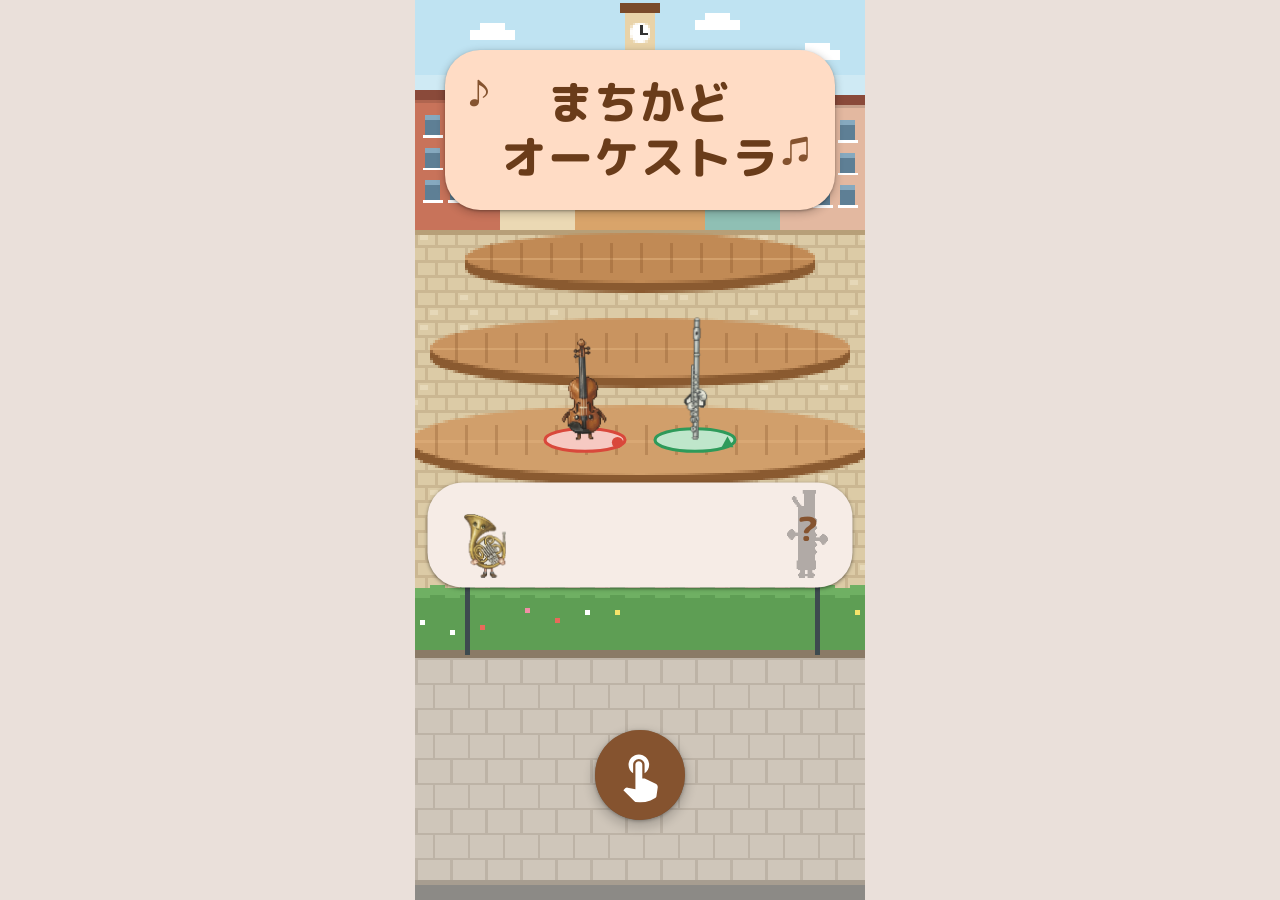
==== street-td/index.html @ a3bff33a "まちかどオーケストラ（street-td）の初版と Pages のデプロイを追加 - 元素材を source/ に移動（全ゲームで共有、公開しない） - street-td/: 3 歳児向けのストリー" ====
<!doctype html>
<html lang="ja">
<head>
<meta charset="utf-8">
<meta name="viewport" content="width=device-width, initial-scale=1, maximum-scale=1, user-scalable=no, viewport-fit=cover">
<meta name="theme-color" content="#FFF8F5">
<meta name="apple-mobile-web-app-capable" content="yes">
<title>まちかどオーケストラ</title>
<link rel="preconnect" href="https://fonts.googleapis.com">
<link rel="preconnect" href="https://fonts.gstatic.com" crossorigin>
<link rel="stylesheet" href="https://fonts.googleapis.com/css2?family=M+PLUS+Rounded+1c:wght@500;800&text=%E3%81%BE%E3%81%A1%E3%81%8B%E3%81%A9%E3%82%AA%E3%83%BC%E3%82%B1%E3%82%B9%E3%83%88%E3%83%A9%E3%81%8A%E3%81%97%E3%81%84%E3%81%A4%E3%81%A5%E3%81%91%E3%82%8B%E3%82%BF%E3%82%A4%E3%83%AB%E3%81%B8">
<link rel="stylesheet" href="css/m3.css">
<link rel="stylesheet" href="css/style.css">
</head>
<body>
<div id="viewport">
  <div id="stage">
    <canvas id="bg"></canvas>
    <div id="tray" class="m3-surface-container"></div>
    <canvas id="game"></canvas>

    <!-- ゲーム中の UI -->
    <div id="hud" hidden>
      <div id="gauge" class="m3-linear-progress" role="progressbar" aria-valuemin="0" aria-valuemax="100">
        <div class="track"><div class="indicator"></div></div>
        <div class="next"><img alt=""></div>
      </div>
      <button id="pause" class="m3-icon-button" aria-label="ながおしで いちじていし">
        <svg class="ring" viewBox="0 0 40 40"><circle cx="20" cy="20" r="18"/></svg>
        <svg class="icon" viewBox="0 0 24 24"><path d="M7 5h3.5v14H7zM13.5 5H17v14h-3.5z"/></svg>
      </button>
    </div>

    <!-- タイトル -->
    <div id="title">
      <div class="logo m3-surface-container-high">
        <span class="notes">♪</span>
        <h1>まちかど<br>オーケストラ</h1>
        <span class="notes r">♫</span>
      </div>
      <div class="start">
        <div class="m3-circular-progress" id="loading"><svg viewBox="0 0 48 48"><circle cx="24" cy="24" r="20"/></svg></div>
        <div class="tap" id="tapcue" hidden><span class="ripple"></span><span class="ripple d2"></span>
          <svg viewBox="0 0 24 24"><path d="M9 11.24V7.5a2.5 2.5 0 0 1 5 0v3.74c1.21-.81 2-2.18 2-3.74C16 5.01 13.99 3 11.5 3S7 5.01 7 7.5c0 1.56.79 2.93 2 3.74zm9.84 4.63-4.54-2.26c-.17-.07-.35-.11-.54-.11H13v-6c0-.83-.67-1.5-1.5-1.5S10 6.67 10 7.5v10.74l-3.43-.72c-.08-.01-.15-.03-.24-.03-.31 0-.59.13-.79.33l-.79.8 4.94 4.94c.27.27.65.44 1.06.44h6.79c.75 0 1.33-.55 1.44-1.28l.75-5.27c.01-.07.02-.14.02-.2 0-.62-.38-1.16-.91-1.38z"/></svg>
        </div>
      </div>
    </div>

    <!-- 一時停止のダイアログ（保護者向け） -->
    <div id="pausedlg" class="m3-scrim" hidden>
      <div class="m3-dialog" role="dialog" aria-modal="true">
        <svg class="dlg-icon" viewBox="0 0 24 24"><path d="M7 5h3.5v14H7zM13.5 5H17v14h-3.5z"/></svg>
        <div class="dlg-actions">
          <button class="m3-button text" id="toTitle">タイトルへ</button>
          <button class="m3-button filled" id="resume">つづける</button>
        </div>
      </div>
    </div>

    <!-- おしまい（集合写真） -->
    <div id="photo" class="m3-scrim" hidden>
      <div class="m3-card photo-card">
        <canvas id="photocanvas" width="640" height="560"></canvas>
        <h2>おしまい</h2>
      </div>
    </div>
  </div>
</div>
<script type="module" src="js/main.js"></script>
</body>
</html>
---- street-td/css/m3.css ----
/*
 * Material Design 3 のトークンと、このゲームで使う部品だけを CSS で実装したもの。
 * 配色は元の色 #8B5A2B（バイオリンの木の色）から、M3 の tonal spot 方式の考え方で作ったライトテーマ。
 * 子ども向けで暗い部屋でも明るさを変えないため、ダークテーマは持たない。
 */
:root {
  /* color roles */
  --md-sys-color-primary: #85532F;
  --md-sys-color-on-primary: #FFFFFF;
  --md-sys-color-primary-container: #FFDCC5;
  --md-sys-color-on-primary-container: #6A3C1A;
  --md-sys-color-secondary: #755846;
  --md-sys-color-on-secondary: #FFFFFF;
  --md-sys-color-secondary-container: #FFDCC5;
  --md-sys-color-on-secondary-container: #5C4130;
  --md-sys-color-tertiary: #616133;
  --md-sys-color-tertiary-container: #E7E6AC;
  --md-sys-color-on-tertiary-container: #49491E;
  --md-sys-color-surface: #FFF8F5;
  --md-sys-color-surface-container-lowest: #FFFFFF;
  --md-sys-color-surface-container-low: #FCF2EC;
  --md-sys-color-surface-container: #F6ECE6;
  --md-sys-color-surface-container-high: #F0E6E0;
  --md-sys-color-surface-container-highest: #EAE0DA;
  --md-sys-color-on-surface: #221A15;
  --md-sys-color-on-surface-variant: #52443C;
  --md-sys-color-outline: #84746A;
  --md-sys-color-outline-variant: #D7C3B8;
  --md-sys-color-scrim: #000000;
  --md-sys-color-shadow: #000000;

  /* shape */
  --md-sys-shape-corner-small: 8px;
  --md-sys-shape-corner-medium: 12px;
  --md-sys-shape-corner-large: 16px;
  --md-sys-shape-corner-extra-large: 28px;
  --md-sys-shape-corner-full: 9999px;

  /* elevation */
  --md-sys-elevation-1: 0 1px 2px rgba(0,0,0,.30), 0 1px 3px 1px rgba(0,0,0,.15);
  --md-sys-elevation-2: 0 1px 2px rgba(0,0,0,.30), 0 2px 6px 2px rgba(0,0,0,.15);
  --md-sys-elevation-3: 0 4px 8px 3px rgba(0,0,0,.15), 0 1px 3px rgba(0,0,0,.30);

  /* motion */
  --md-sys-motion-easing-emphasized: cubic-bezier(.2, 0, 0, 1);
  --md-sys-motion-easing-emphasized-decelerate: cubic-bezier(.05, .7, .1, 1);
  --md-sys-motion-easing-standard: cubic-bezier(.2, 0, 0, 1);
  --md-sys-motion-duration-short4: 200ms;
  --md-sys-motion-duration-medium2: 300ms;
  --md-sys-motion-duration-long2: 500ms;

  /* typography */
  --md-ref-typeface-brand: "M PLUS Rounded 1c", system-ui, sans-serif;
  --md-ref-typeface-plain: "M PLUS Rounded 1c", system-ui, sans-serif;
}

.m3-surface-container { background: var(--md-sys-color-surface-container); }
.m3-surface-container-high { background: var(--md-sys-color-surface-container-high); }

/* Linear progress indicator（太めにした determinate） */
.m3-linear-progress .track {
  position: relative; height: 12px; border-radius: var(--md-sys-shape-corner-full);
  background: var(--md-sys-color-secondary-container); overflow: hidden;
}
.m3-linear-progress .indicator {
  position: absolute; inset: 0 auto 0 0; width: 0%;
  border-radius: var(--md-sys-shape-corner-full);
  background: var(--md-sys-color-primary);
  transition: width var(--md-sys-motion-duration-medium2) var(--md-sys-motion-easing-standard);
}
.m3-linear-progress .track::after { /* stop indicator */
  content: ""; position: absolute; right: 3px; top: 3px; width: 6px; height: 6px;
  border-radius: 50%; background: var(--md-sys-color-primary);
}

/* Circular progress indicator（indeterminate） */
.m3-circular-progress { width: 48px; height: 48px; }
.m3-circular-progress svg { width: 100%; height: 100%; animation: m3-rotate 1.4s linear infinite; }
.m3-circular-progress circle {
  fill: none; stroke: var(--md-sys-color-primary); stroke-width: 4; stroke-linecap: round;
  stroke-dasharray: 90 126; animation: m3-dash 1.4s var(--md-sys-motion-easing-standard) infinite;
}
@keyframes m3-rotate { to { transform: rotate(360deg); } }
@keyframes m3-dash {
  0% { stroke-dasharray: 10 126; stroke-dashoffset: 0; }
  50% { stroke-dasharray: 90 126; stroke-dashoffset: -20; }
  100% { stroke-dasharray: 10 126; stroke-dashoffset: -125; }
}

/* Icon button（standard） */
.m3-icon-button {
  position: relative; width: 40px; height: 40px; border: 0; padding: 8px;
  border-radius: var(--md-sys-shape-corner-full); background: transparent;
  color: var(--md-sys-color-on-surface-variant); cursor: pointer;
}
.m3-icon-button::before { /* state layer */
  content: ""; position: absolute; inset: 0; border-radius: inherit;
  background: currentColor; opacity: 0;
  transition: opacity var(--md-sys-motion-duration-short4) linear;
}
.m3-icon-button:active::before { opacity: .12; }
.m3-icon-button .icon { width: 24px; height: 24px; fill: currentColor; display: block; }

/* Buttons */
.m3-button {
  height: 40px; padding: 0 24px; border: 0; border-radius: var(--md-sys-shape-corner-full);
  font: 500 14px/20px var(--md-ref-typeface-plain); letter-spacing: .1px; cursor: pointer;
  position: relative; overflow: hidden;
}
.m3-button::before {
  content: ""; position: absolute; inset: 0; background: currentColor; opacity: 0;
  transition: opacity var(--md-sys-motion-duration-short4) linear;
}
.m3-button:active::before { opacity: .12; }
.m3-button.filled { background: var(--md-sys-color-primary); color: var(--md-sys-color-on-primary); }
.m3-button.text { background: transparent; color: var(--md-sys-color-primary); padding: 0 12px; }

/* Dialog と scrim */
.m3-scrim {
  position: absolute; inset: 0; display: grid; place-items: center;
  background: rgb(0 0 0 / .32);
  animation: m3-fade var(--md-sys-motion-duration-medium2) var(--md-sys-motion-easing-standard);
}
.m3-scrim[hidden] { display: none; }
.m3-dialog {
  min-width: 280px; max-width: 320px; padding: 24px; box-sizing: border-box;
  border-radius: var(--md-sys-shape-corner-extra-large);
  background: var(--md-sys-color-surface-container-high); color: var(--md-sys-color-on-surface);
  box-shadow: var(--md-sys-elevation-3);
  animation: m3-pop var(--md-sys-motion-duration-long2) var(--md-sys-motion-easing-emphasized-decelerate);
}
.m3-card {
  border-radius: var(--md-sys-shape-corner-extra-large);
  background: var(--md-sys-color-surface-container-low); box-shadow: var(--md-sys-elevation-2);
  animation: m3-pop var(--md-sys-motion-duration-long2) var(--md-sys-motion-easing-emphasized-decelerate);
}
@keyframes m3-fade { from { opacity: 0; } }
@keyframes m3-pop { from { opacity: 0; transform: scale(.85); } }
---- street-td/css/style.css ----
/* 画面は 360×720 の仮想座標で組み、JS が端末の大きさに合わせて #stage を拡大縮小する */
html, body {
  margin: 0; height: 100%; overflow: hidden;
  background: var(--md-sys-color-surface-container-highest);
  font-family: var(--md-ref-typeface-plain);
  -webkit-user-select: none; user-select: none;
  -webkit-touch-callout: none; -webkit-tap-highlight-color: transparent;
  touch-action: none; overscroll-behavior: none;
}
#viewport { position: fixed; inset: 0; overflow: hidden; }
#stage {
  position: absolute; left: 0; top: 0; width: 360px; height: 720px;
  transform-origin: 0 0; overflow: hidden;
  background: var(--md-sys-color-surface);
}
#bg, #game { position: absolute; left: 0; top: 0; width: 360px; height: 720px; }
#game { touch-action: none; }

/* 待機列のトレイ（M3 の surface container） */
#tray {
  position: absolute; left: 10px; right: 10px; top: 386px; height: 84px;
  border-radius: var(--md-sys-shape-corner-extra-large);
  box-shadow: var(--md-sys-elevation-1);
  pointer-events: none;
}

/* HUD: 観客ゲージと一時停止ボタン */
#hud { position: absolute; left: 0; right: 0; top: 0; height: 64px; pointer-events: none; }
#hud[hidden] { display: none; }
#gauge {
  position: absolute; left: 12px; right: 60px; top: 12px; height: 40px;
  display: flex; align-items: center; gap: 8px; padding: 0 8px 0 16px;
  border-radius: var(--md-sys-shape-corner-full);
  background: var(--md-sys-color-surface-container-low); box-shadow: var(--md-sys-elevation-1);
}
#gauge .track { flex: 1; }
#gauge .next {
  width: 32px; height: 32px; border-radius: 50%; display: grid; place-items: center;
  background: var(--md-sys-color-surface-container-highest); overflow: hidden;
}
#gauge .next[hidden] { display: none; }
#gauge .next img { height: 28px; filter: brightness(0) opacity(.45); }
#gauge .next.reveal img { filter: none; }
#gauge.full .indicator { background: var(--md-sys-color-tertiary); }

#pause {
  position: absolute; right: 10px; top: 12px; pointer-events: auto;
  background: var(--md-sys-color-surface-container-low); box-shadow: var(--md-sys-elevation-1);
}
#pause .ring {
  position: absolute; inset: 0; width: 40px; height: 40px; transform: rotate(-90deg);
  pointer-events: none;
}
#pause .ring circle {
  fill: none; stroke: var(--md-sys-color-primary); stroke-width: 3;
  stroke-dasharray: 113.1; stroke-dashoffset: 113.1;
}
#pause.holding .ring circle { stroke-dashoffset: 0; transition: stroke-dashoffset 2s linear; }

/* タイトル */
#title { position: absolute; inset: 0; pointer-events: none; }
#title[hidden] { display: none; }
#title .logo {
  position: absolute; left: 24px; right: 24px; top: 40px; padding: 20px 12px;
  border-radius: var(--md-sys-shape-corner-extra-large); box-shadow: var(--md-sys-elevation-2);
  text-align: center; color: var(--md-sys-color-on-primary-container);
  background: var(--md-sys-color-primary-container);
  animation: m3-pop var(--md-sys-motion-duration-long2) var(--md-sys-motion-easing-emphasized-decelerate);
}
#title h1 {
  margin: 0; font: 800 36px/44px var(--md-ref-typeface-brand); letter-spacing: 1px;
}
#title .notes {
  position: absolute; top: 14px; left: 18px; font-size: 28px; color: var(--md-sys-color-primary);
  animation: bob 1.2s ease-in-out infinite alternate;
}
#title .notes.r { left: auto; right: 18px; top: 60px; animation-delay: .6s; }
@keyframes bob { to { transform: translateY(-8px) rotate(-10deg); } }
#title .start {
  position: absolute; left: 0; right: 0; bottom: 64px; display: grid; place-items: center;
}
#title .tap { position: relative; width: 72px; height: 72px; display: grid; place-items: center; }
#title .tap[hidden], #loading[hidden] { display: none; }
#title .tap svg {
  width: 44px; height: 44px; fill: var(--md-sys-color-on-primary); position: relative;
  padding: 14px; border-radius: 50%; background: var(--md-sys-color-primary);
  box-shadow: var(--md-sys-elevation-3);
}
#title .ripple {
  position: absolute; inset: 0; border-radius: 50%; background: var(--md-sys-color-primary);
  opacity: .35; animation: ripple 1.6s var(--md-sys-motion-easing-standard) infinite;
}
#title .ripple.d2 { animation-delay: .8s; }
@keyframes ripple { from { transform: scale(.6); opacity: .45; } to { transform: scale(1.7); opacity: 0; } }

/* 一時停止ダイアログ */
.dlg-icon { width: 24px; height: 24px; fill: var(--md-sys-color-secondary); display: block; margin: 0 auto 16px; }
.dlg-actions { display: flex; justify-content: flex-end; gap: 8px; }

/* おしまい */
.photo-card { width: 320px; padding: 12px 12px 8px; box-sizing: border-box; text-align: center; }
.photo-card canvas {
  width: 296px; height: 259px; border-radius: var(--md-sys-shape-corner-large); display: block;
  image-rendering: pixelated;
}
.photo-card h2 {
  margin: 10px 0 4px; font: 800 32px/40px var(--md-ref-typeface-brand);
  color: var(--md-sys-color-primary);
}
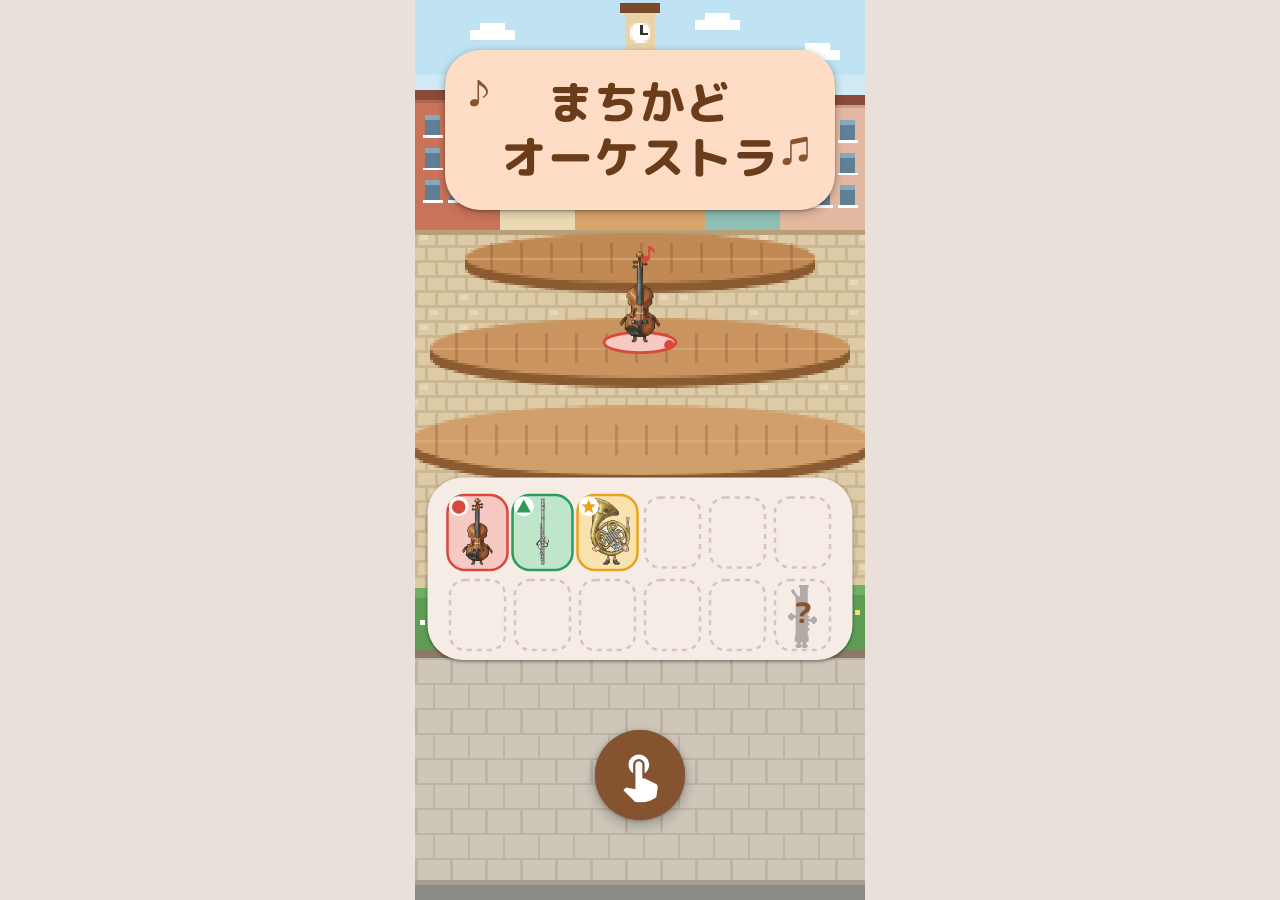
==== commit aa19be58: "タイムアタックと最高記録を追加 - 開始からクリア（ファゴットまで全楽器が出そろう瞬間）までの時間を測る。一時停止中・画面を消している間は止まる - 遊んでいる間はゲージの下に経過時間と最高記録を M" ====
--- a/street-td/index.html
+++ b/street-td/index.html
@@ -8,7 +8,7 @@
 <title>まちかどオーケストラ</title>
 <link rel="preconnect" href="https://fonts.googleapis.com">
 <link rel="preconnect" href="https://fonts.gstatic.com" crossorigin>
-<link rel="stylesheet" href="https://fonts.googleapis.com/css2?family=M+PLUS+Rounded+1c:wght@500;800&text=%E3%81%BE%E3%81%A1%E3%81%8B%E3%81%A9%E3%82%AA%E3%83%BC%E3%82%B1%E3%82%B9%E3%83%88%E3%83%A9%E3%81%8A%E3%81%97%E3%81%84%E3%81%A4%E3%81%A5%E3%81%91%E3%82%8B%E3%82%BF%E3%82%A4%E3%83%AB%E3%81%B8">
+<link rel="stylesheet" href="https://fonts.googleapis.com/css2?family=M+PLUS+Rounded+1c:wght@500;800&text=%E3%81%BE%E3%81%A1%E3%81%8B%E3%81%A9%E3%82%AA%E3%83%BC%E3%82%B1%E3%82%B9%E3%83%88%E3%83%A9%E3%81%8A%E3%81%97%E3%81%84%E3%81%A4%E3%81%A5%E3%81%91%E3%82%8B%E3%82%BF%E3%82%A4%E3%83%AB%E3%81%B80123456789%3A.">
 <link rel="stylesheet" href="css/m3.css">
 <link rel="stylesheet" href="css/style.css">
 </head>
@@ -25,6 +25,8 @@
         <div class="track"><div class="indicator"></div></div>
         <div class="next"><img alt=""></div>
       </div>
+      <div id="timer" class="m3-chip"><svg class="ic" viewBox="0 0 24 24"><path d="M15 1H9v2h6V1zm-4 13h2V8h-2v6zm8.03-6.61 1.42-1.42c-.43-.51-.9-.99-1.41-1.41l-1.42 1.42A8.962 8.962 0 0 0 12 4c-4.97 0-9 4.03-9 9s4.02 9 9 9 9-4.03 9-9c0-2.12-.74-4.07-1.97-5.61zM12 20c-3.87 0-7-3.13-7-7s3.13-7 7-7 7 3.13 7 7-3.13 7-7 7z"/></svg><span class="t">0:00.0</span></div>
+      <div id="hudbest" class="m3-chip" hidden><svg class="ic crown" viewBox="0 0 24 24"><path d="M5 16 3 5l5.5 5L12 4l3.5 6L21 5l-2 11H5zm14 3c0 .6-.4 1-1 1H6c-.6 0-1-.4-1-1v-1h14v1z"/></svg><span class="t"></span></div>
       <button id="pause" class="m3-icon-button" aria-label="ながおしで いちじていし">
         <svg class="ring" viewBox="0 0 40 40"><circle cx="20" cy="20" r="18"/></svg>
         <svg class="icon" viewBox="0 0 24 24"><path d="M7 5h3.5v14H7zM13.5 5H17v14h-3.5z"/></svg>
@@ -36,6 +38,7 @@
       <div class="logo m3-surface-container-high">
         <span class="notes">♪</span>
         <h1>まちかど<br>オーケストラ</h1>
+        <div id="titlebest" class="m3-chip" hidden><svg class="ic crown" viewBox="0 0 24 24"><path d="M5 16 3 5l5.5 5L12 4l3.5 6L21 5l-2 11H5zm14 3c0 .6-.4 1-1 1H6c-.6 0-1-.4-1-1v-1h14v1z"/></svg><span class="t"></span></div>
         <span class="notes r">♫</span>
       </div>
       <div class="start">
@@ -62,6 +65,10 @@
       <div class="m3-card photo-card">
         <canvas id="photocanvas" width="640" height="560"></canvas>
         <h2>おしまい</h2>
+        <div class="result">
+          <div id="restime" class="m3-chip big"><svg class="ic" viewBox="0 0 24 24"><path d="M15 1H9v2h6V1zm-4 13h2V8h-2v6zm8.03-6.61 1.42-1.42c-.43-.51-.9-.99-1.41-1.41l-1.42 1.42A8.962 8.962 0 0 0 12 4c-4.97 0-9 4.03-9 9s4.02 9 9 9 9-4.03 9-9c0-2.12-.74-4.07-1.97-5.61zM12 20c-3.87 0-7-3.13-7-7s3.13-7 7-7 7 3.13 7 7-3.13 7-7 7z"/></svg><span class="t"></span></div>
+          <div id="resbest" class="m3-chip big"><svg class="ic crown" viewBox="0 0 24 24"><path d="M5 16 3 5l5.5 5L12 4l3.5 6L21 5l-2 11H5zm14 3c0 .6-.4 1-1 1H6c-.6 0-1-.4-1-1v-1h14v1z"/></svg><span class="t"></span></div>
+        </div>
       </div>
     </div>
   </div>
--- a/street-td/css/m3.css
+++ b/street-td/css/m3.css
@@ -136,3 +136,16 @@
 }
 @keyframes m3-fade { from { opacity: 0; } }
 @keyframes m3-pop { from { opacity: 0; transform: scale(.85); } }
+
+/* Assist chip（情報表示用） */
+.m3-chip {
+  display: inline-flex; align-items: center; gap: 6px; height: 32px; padding: 0 12px 0 8px;
+  box-sizing: border-box; border-radius: var(--md-sys-shape-corner-small);
+  border: 1px solid var(--md-sys-color-outline-variant);
+  background: var(--md-sys-color-surface-container-low); color: var(--md-sys-color-on-surface);
+  font: 500 14px/20px var(--md-ref-typeface-plain); font-variant-numeric: tabular-nums;
+}
+.m3-chip[hidden] { display: none; }
+.m3-chip .ic { width: 18px; height: 18px; fill: var(--md-sys-color-primary); flex: none; }
+.m3-chip.big { height: 40px; font-size: 20px; line-height: 24px; padding: 0 16px 0 12px; }
+.m3-chip.big .ic { width: 24px; height: 24px; }
--- a/street-td/css/style.css
+++ b/street-td/css/style.css
@@ -18,7 +18,7 @@
 
 /* 待機列のトレイ（M3 の surface container） */
 #tray {
-  position: absolute; left: 10px; right: 10px; top: 386px; height: 84px;
+  position: absolute; left: 10px; right: 10px; top: 382px; height: 146px;
   border-radius: var(--md-sys-shape-corner-extra-large);
   box-shadow: var(--md-sys-elevation-1);
   pointer-events: none;
@@ -107,3 +107,19 @@
   margin: 10px 0 4px; font: 800 32px/40px var(--md-ref-typeface-brand);
   color: var(--md-sys-color-primary);
 }
+
+/* タイムアタック */
+#timer, #hudbest { position: absolute; top: 60px; box-shadow: var(--md-sys-elevation-1); border: 0; }
+#timer { left: 12px; }
+#hudbest { left: 118px; }
+.crown { fill: #C99A00 !important; }
+#titlebest { margin-top: 10px; border: 0; background: var(--md-sys-color-surface-container-lowest); }
+.photo-card h2 { margin-bottom: 8px; }
+.photo-card .result { display: flex; justify-content: center; gap: 8px; margin-bottom: 8px; }
+.photo-card .result .m3-chip { border: 0; background: var(--md-sys-color-surface-container-high); }
+/* 記録を更新した時：最高記録のチップを tertiary container で光らせる */
+#resbest.newrec {
+  background: var(--md-sys-color-tertiary-container); color: var(--md-sys-color-on-tertiary-container);
+  animation: newrec 0.9s var(--md-sys-motion-easing-emphasized) infinite alternate;
+}
+@keyframes newrec { from { transform: scale(1); } to { transform: scale(1.12); box-shadow: 0 0 0 6px rgba(201,154,0,.25); } }
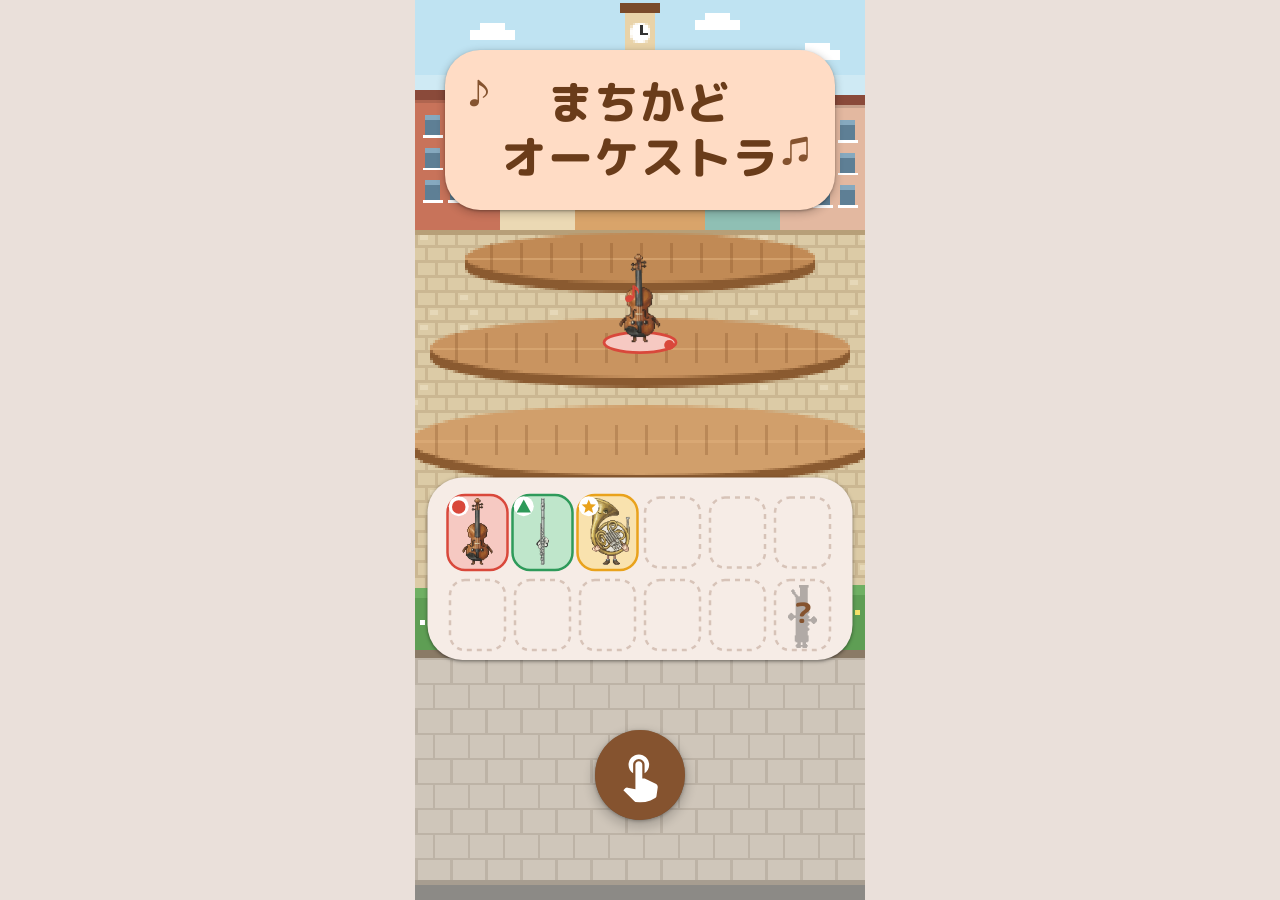
==== commit 6e9ead21: "最高記録を消す機能を追加（保護者向け） 大人が出した記録を子どもが更新できず泣いてしまうため。 子どもが間違って消さないよう、入口は長押しの奥に置いた。  - 一時停止ダイアログ（⏸ を 2 秒長押し" ====
--- a/street-td/index.html
+++ b/street-td/index.html
@@ -8,7 +8,7 @@
 <title>まちかどオーケストラ</title>
 <link rel="preconnect" href="https://fonts.googleapis.com">
 <link rel="preconnect" href="https://fonts.gstatic.com" crossorigin>
-<link rel="stylesheet" href="https://fonts.googleapis.com/css2?family=M+PLUS+Rounded+1c:wght@500;800&text=%E3%81%BE%E3%81%A1%E3%81%8B%E3%81%A9%E3%82%AA%E3%83%BC%E3%82%B1%E3%82%B9%E3%83%88%E3%83%A9%E3%81%8A%E3%81%97%E3%81%84%E3%81%A4%E3%81%A5%E3%81%91%E3%82%8B%E3%82%BF%E3%82%A4%E3%83%AB%E3%81%B80123456789%3A.">
+<link rel="stylesheet" href="https://fonts.googleapis.com/css2?family=M+PLUS+Rounded+1c:wght@500;800&text=%E3%81%BE%E3%81%A1%E3%81%8B%E3%81%A9%E3%82%AA%E3%83%BC%E3%82%B1%E3%82%B9%E3%83%88%E3%83%A9%E3%81%8A%E3%81%97%E3%81%84%E3%81%A4%E3%81%A5%E3%81%91%E3%82%8B%E3%82%BF%E3%82%A4%E3%83%AB%E3%81%B80123456789%3A.%E3%81%8D%E3%82%8D%E3%81%8F%E3%82%92%E3%81%99%E3%82%84%E3%82%81">
 <link rel="stylesheet" href="css/m3.css">
 <link rel="stylesheet" href="css/style.css">
 </head>
@@ -53,9 +53,22 @@
     <div id="pausedlg" class="m3-scrim" hidden>
       <div class="m3-dialog" role="dialog" aria-modal="true">
         <svg class="dlg-icon" viewBox="0 0 24 24"><path d="M7 5h3.5v14H7zM13.5 5H17v14h-3.5z"/></svg>
+        <div class="dlg-sub"><button class="m3-button text danger icon" id="openReset"><svg class="ic" viewBox="0 0 24 24"><path d="M6 19c0 1.1.9 2 2 2h8c1.1 0 2-.9 2-2V7H6v12zM19 4h-3.5l-1-1h-5l-1 1H5v2h14V4z"/></svg>きろくをけす</button></div>
         <div class="dlg-actions">
           <button class="m3-button text" id="toTitle">タイトルへ</button>
           <button class="m3-button filled" id="resume">つづける</button>
+        </div>
+      </div>
+    </div>
+
+    <!-- 最高記録を消す確認（保護者向け） -->
+    <div id="resetdlg" class="m3-scrim" hidden>
+      <div class="m3-dialog" role="alertdialog" aria-modal="true">
+        <svg class="dlg-icon crown" viewBox="0 0 24 24"><path d="M5 16 3 5l5.5 5L12 4l3.5 6L21 5l-2 11H5zm14 3c0 .6-.4 1-1 1H6c-.6 0-1-.4-1-1v-1h14v1z"/></svg>
+        <div class="dlg-best"><div id="resetbest" class="m3-chip big"><svg class="ic crown" viewBox="0 0 24 24"><path d="M5 16 3 5l5.5 5L12 4l3.5 6L21 5l-2 11H5zm14 3c0 .6-.4 1-1 1H6c-.6 0-1-.4-1-1v-1h14v1z"/></svg><span class="t"></span></div></div>
+        <div class="dlg-actions">
+          <button class="m3-button text" id="cancelReset">やめる</button>
+          <button class="m3-button filled danger" id="doReset">けす</button>
         </div>
       </div>
     </div>
--- a/street-td/css/m3.css
+++ b/street-td/css/m3.css
@@ -26,6 +26,8 @@
   --md-sys-color-on-surface-variant: #52443C;
   --md-sys-color-outline: #84746A;
   --md-sys-color-outline-variant: #D7C3B8;
+  --md-sys-color-error: #BA1A1A;
+  --md-sys-color-on-error: #FFFFFF;
   --md-sys-color-scrim: #000000;
   --md-sys-color-shadow: #000000;
 
@@ -149,3 +151,8 @@
 .m3-chip .ic { width: 18px; height: 18px; fill: var(--md-sys-color-primary); flex: none; }
 .m3-chip.big { height: 40px; font-size: 20px; line-height: 24px; padding: 0 16px 0 12px; }
 .m3-chip.big .ic { width: 24px; height: 24px; }
+
+.m3-button.icon { display: inline-flex; align-items: center; gap: 8px; padding-left: 12px; }
+.m3-button.icon .ic { width: 18px; height: 18px; fill: currentColor; }
+.m3-button.text.danger { color: var(--md-sys-color-error); }
+.m3-button.filled.danger { background: var(--md-sys-color-error); color: var(--md-sys-color-on-error); }
--- a/street-td/css/style.css
+++ b/street-td/css/style.css
@@ -123,3 +123,12 @@
   animation: newrec 0.9s var(--md-sys-motion-easing-emphasized) infinite alternate;
 }
 @keyframes newrec { from { transform: scale(1); } to { transform: scale(1.12); box-shadow: 0 0 0 6px rgba(201,154,0,.25); } }
+
+/* 記録を消す */
+.dlg-sub { display: flex; justify-content: center; margin: -4px 0 12px; }
+.dlg-best { display: flex; justify-content: center; margin-bottom: 20px; }
+.dlg-best .m3-chip { border: 0; background: var(--md-sys-color-surface-container-highest); }
+.dlg-icon.crown { width: 32px; height: 32px; }
+#titlebest { pointer-events: auto; touch-action: none; position: relative; }
+#titlebest.holding { box-shadow: 0 0 0 3px var(--md-sys-color-primary); transition: box-shadow 2s linear; }
+.m3-button[hidden] { display: none; }
